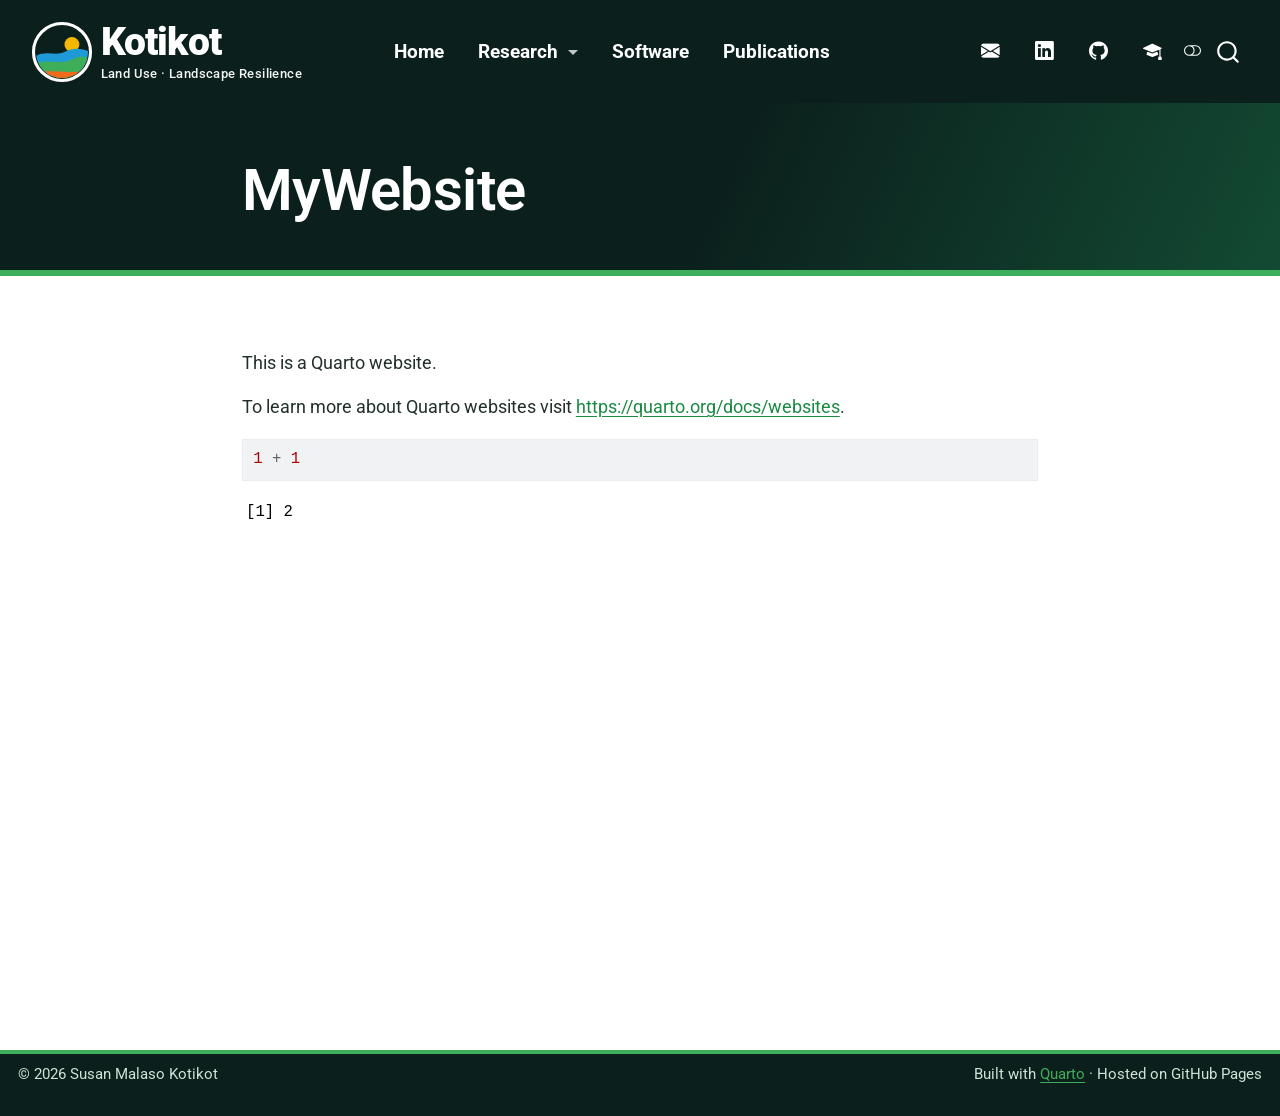
==== docs/MyWebsite/index.html @ 559e9729 "Edited appearance" ====
<!DOCTYPE html>
<html xmlns="http://www.w3.org/1999/xhtml" lang="en" xml:lang="en"><head>

<meta charset="utf-8">
<meta name="generator" content="quarto-1.10.18">

<meta name="viewport" content="width=device-width, initial-scale=1.0, user-scalable=yes">


<title>MyWebsite – Kotikot</title>
<style>
/* Default styles provided by pandoc.
** See https://pandoc.org/MANUAL.html#variables-for-html for config info.
*/
span.smallcaps{font-variant: small-caps;}
div.columns{display: flex; gap: 1.5em;}
div.column{flex: auto;}
@media screen {
div.columns{gap: min(4vw, 1.5em);}
div.column{overflow-x: auto;}
}
div.hanging-indent{margin-left: 1.5em; text-indent: -1.5em;}
ul.task-list{list-style: none;}
ul.task-list li input[type="checkbox"] {
  width: 0.8em;
  margin: 0 0.8em 0.2em -1em; /* quarto-specific, see https://github.com/quarto-dev/quarto-cli/issues/4556 */ 
  vertical-align: middle;
}
/* CSS for syntax highlighting */
html { -webkit-text-size-adjust: 100%; }
pre > code.sourceCode { white-space: pre; position: relative; }
pre > code.sourceCode > span { display: inline-block; line-height: 1.25; }
pre > code.sourceCode > span:empty { height: 1.2em; }
.sourceCode { overflow: visible; }
code.sourceCode > span { color: inherit; text-decoration: inherit; }
div.sourceCode { margin: 1em 0; }
pre.sourceCode { margin: 0; }
@media screen {
div.sourceCode { overflow: auto; }
}
@media print {
pre > code.sourceCode { white-space: pre-wrap; }
pre > code.sourceCode > span { text-indent: -5em; padding-left: 5em; }
}
pre.numberSource code
  { counter-reset: source-line 0; }
pre.numberSource code > span
  { position: relative; left: -4em; counter-increment: source-line; }
pre.numberSource code > span > a:first-child::before
  { content: counter(source-line);
    position: relative; left: -1em; text-align: right; vertical-align: baseline;
    border: none; display: inline-block;
    -webkit-touch-callout: none; -webkit-user-select: none;
    -khtml-user-select: none; -moz-user-select: none;
    -ms-user-select: none; user-select: none;
    padding: 0 4px; width: 4em;
  }
pre.numberSource { margin-left: 3em;  padding-left: 4px; }
div.sourceCode
  {   }
@media screen {
pre > code.sourceCode > span > a:first-child::before { text-decoration: underline; }
}
</style>


<script src="../site_libs/quarto-nav/quarto-nav.js"></script>
<script src="../site_libs/quarto-nav/headroom.min.js"></script>
<script src="../site_libs/clipboard/clipboard.min.js"></script>
<script src="../site_libs/quarto-search/autocomplete.umd.js"></script>
<script src="../site_libs/quarto-search/fuse.min.js"></script>
<script src="../site_libs/quarto-search/quarto-search.js"></script>
<meta name="quarto:offset" content="../">
<link href="../images/favicon.svg" rel="icon" type="image/svg+xml">
<script src="../site_libs/quarto-html/quarto.js" type="module"></script>
<script src="../site_libs/quarto-html/tabsets/tabsets.js" type="module"></script>
<script src="../site_libs/quarto-html/popper.min.js"></script>
<script src="../site_libs/quarto-html/tippy.umd.min.js"></script>
<script src="../site_libs/quarto-html/anchor.min.js"></script>
<link href="../site_libs/quarto-html/tippy.css" rel="stylesheet">
<link href="../site_libs/quarto-html/quarto-syntax-highlighting-64a204ab8560d761af7679ceaba22944.css" rel="stylesheet" class="quarto-color-scheme" id="quarto-text-highlighting-styles">
<link href="../site_libs/quarto-html/quarto-syntax-highlighting-dark-b85bc7c33db8c58e0ec93c3465666fed.css" rel="stylesheet" class="quarto-color-scheme quarto-color-alternate" id="quarto-text-highlighting-styles">
<link href="../site_libs/quarto-html/quarto-syntax-highlighting-64a204ab8560d761af7679ceaba22944.css" rel="stylesheet" class="quarto-color-scheme-extra" id="quarto-text-highlighting-styles">
<script src="../site_libs/bootstrap/bootstrap.min.js"></script>
<link href="../site_libs/bootstrap/bootstrap-icons.css" rel="stylesheet">
<link href="../site_libs/bootstrap/bootstrap-549b60e5772f1cfb0ef00d5fa50a4e1f.min.css" rel="stylesheet" append-hash="true" class="quarto-color-scheme" id="quarto-bootstrap" data-mode="light">
<link href="../site_libs/bootstrap/bootstrap-dark-7680323a63d3d0e57ccdd2b38718d57c.min.css" rel="stylesheet" append-hash="true" class="quarto-color-scheme quarto-color-alternate" id="quarto-bootstrap" data-mode="dark">
<link href="../site_libs/bootstrap/bootstrap-549b60e5772f1cfb0ef00d5fa50a4e1f.min.css" rel="stylesheet" append-hash="true" class="quarto-color-scheme-extra" id="quarto-bootstrap" data-mode="light">
<script id="quarto-search-options" type="application/json">{
  "location": "navbar",
  "copy-button": false,
  "collapse-after": 3,
  "panel-placement": "end",
  "type": "overlay",
  "limit": 50,
  "keyboard-shortcut": [
    "f",
    "/",
    "s"
  ],
  "show-item-context": false,
  "language": {
    "search-no-results-text": "No results",
    "search-matching-documents-text": "matching documents",
    "search-copy-link-title": "Copy link to search",
    "search-hide-matches-text": "Hide additional matches",
    "search-more-match-text": "more match in this document",
    "search-more-matches-text": "more matches in this document",
    "search-clear-button-title": "Clear",
    "search-text-placeholder": "",
    "search-detached-cancel-button-title": "Cancel",
    "search-submit-button-title": "Submit",
    "search-label": "Search"
  }
}</script>
<style>html{ scroll-behavior: smooth; }</style>


</head>

<body class="nav-fixed fullcontent quarto-light"><script id="quarto-html-before-body" type="application/javascript">
    const toggleBodyColorMode = (bsSheetEl) => {
      const mode = bsSheetEl.getAttribute("data-mode");
      const bodyEl = window.document.querySelector("body");
      if (mode === "dark") {
        bodyEl.classList.add("quarto-dark");
        bodyEl.classList.remove("quarto-light");
      } else {
        bodyEl.classList.add("quarto-light");
        bodyEl.classList.remove("quarto-dark");
      }
    }
    const toggleBodyColorPrimary = () => {
      const bsSheetEl = window.document.querySelector("link#quarto-bootstrap:not([rel=disabled-stylesheet])");
      if (bsSheetEl) {
        toggleBodyColorMode(bsSheetEl);
      }
    }
    const setColorSchemeToggle = (alternate) => {
      const toggles = window.document.querySelectorAll('.quarto-color-scheme-toggle');
      for (let i=0; i < toggles.length; i++) {
        const toggle = toggles[i];
        if (toggle) {
          if (alternate) {
            toggle.classList.add("alternate");
          } else {
            toggle.classList.remove("alternate");
          }
        }
      }
    };
    const toggleColorMode = (alternate) => {
      // Switch the stylesheets
      const primaryStylesheets = window.document.querySelectorAll('link.quarto-color-scheme:not(.quarto-color-alternate)');
      const alternateStylesheets = window.document.querySelectorAll('link.quarto-color-scheme.quarto-color-alternate');
      manageTransitions('#quarto-margin-sidebar .nav-link', false);
      if (alternate) {
        // note: dark is layered on light, we don't disable primary!
        enableStylesheet(alternateStylesheets);
        for (const sheetNode of alternateStylesheets) {
          if (sheetNode.id === "quarto-bootstrap") {
            toggleBodyColorMode(sheetNode);
          }
        }
      } else {
        disableStylesheet(alternateStylesheets);
        enableStylesheet(primaryStylesheets)
        toggleBodyColorPrimary();
      }
      manageTransitions('#quarto-margin-sidebar .nav-link', true);
      // Switch the toggles
      setColorSchemeToggle(alternate)
      // Hack to workaround the fact that safari doesn't
      // properly recolor the scrollbar when toggling (#1455)
      if (navigator.userAgent.indexOf('Safari') > 0 && navigator.userAgent.indexOf('Chrome') == -1) {
        manageTransitions("body", false);
        window.scrollTo(0, 1);
        setTimeout(() => {
          window.scrollTo(0, 0);
          manageTransitions("body", true);
        }, 40);
      }
    }
    const disableStylesheet = (stylesheets) => {
      for (let i=0; i < stylesheets.length; i++) {
        const stylesheet = stylesheets[i];
        stylesheet.rel = 'disabled-stylesheet';
      }
    }
    const enableStylesheet = (stylesheets) => {
      for (let i=0; i < stylesheets.length; i++) {
        const stylesheet = stylesheets[i];
        if(stylesheet.rel !== 'stylesheet') { // for Chrome, which will still FOUC without this check
          stylesheet.rel = 'stylesheet';
        }
      }
    }
    const manageTransitions = (selector, allowTransitions) => {
      const els = window.document.querySelectorAll(selector);
      for (let i=0; i < els.length; i++) {
        const el = els[i];
        if (allowTransitions) {
          el.classList.remove('notransition');
        } else {
          el.classList.add('notransition');
        }
      }
    }
    const isFileUrl = () => {
      return window.location.protocol === 'file:';
    }
    const hasAlternateSentinel = () => {
      let styleSentinel = getColorSchemeSentinel();
      if (styleSentinel !== null) {
        return styleSentinel === "alternate";
      } else {
        return false;
      }
    }
    const setStyleSentinel = (alternate) => {
      const value = alternate ? "alternate" : "default";
      if (!isFileUrl()) {
        window.localStorage.setItem("quarto-color-scheme", value);
      } else {
        localAlternateSentinel = value;
      }
    }
    const getColorSchemeSentinel = () => {
      if (!isFileUrl()) {
        const storageValue = window.localStorage.getItem("quarto-color-scheme");
        return storageValue != null ? storageValue : localAlternateSentinel;
      } else {
        return localAlternateSentinel;
      }
    }
    const toggleGiscusIfUsed = (isAlternate, darkModeDefault) => {
      const baseTheme = document.querySelector('#giscus-base-theme')?.value ?? 'light';
      const alternateTheme = document.querySelector('#giscus-alt-theme')?.value ?? 'dark';
      let newTheme = '';
      if(authorPrefersDark) {
        newTheme = isAlternate ? baseTheme : alternateTheme;
      } else {
        newTheme = isAlternate ? alternateTheme : baseTheme;
      }
      const changeGiscusTheme = () => {
        // From: https://github.com/giscus/giscus/issues/336
        const sendMessage = (message) => {
          const iframe = document.querySelector('iframe.giscus-frame');
          if (!iframe) return;
          iframe.contentWindow.postMessage({ giscus: message }, 'https://giscus.app');
        }
        sendMessage({
          setConfig: {
            theme: newTheme
          }
        });
      }
      const isGiscussLoaded = window.document.querySelector('iframe.giscus-frame') !== null;
      if (isGiscussLoaded) {
        changeGiscusTheme();
      }
    };
    const authorPrefersDark = false;
    const queryPrefersDark = window.matchMedia('(prefers-color-scheme: dark)');
    const darkModeDefault = queryPrefersDark.matches;
      document.querySelector('link#quarto-text-highlighting-styles.quarto-color-scheme-extra').rel = 'disabled-stylesheet';
      document.querySelector('link#quarto-bootstrap.quarto-color-scheme-extra').rel = 'disabled-stylesheet';
    let localAlternateSentinel = darkModeDefault ? 'alternate' : 'default';
    // Dark / light mode switch
    window.quartoToggleColorScheme = () => {
      // Read the current dark / light value
      let toAlternate = !hasAlternateSentinel();
      toggleColorMode(toAlternate);
      setStyleSentinel(toAlternate);
      toggleGiscusIfUsed(toAlternate, darkModeDefault);
      window.dispatchEvent(new Event('resize'));
    };
    queryPrefersDark.addEventListener("change", e => {
      if(window.localStorage.getItem("quarto-color-scheme") !== null)
        return;
      const alternate = e.matches
      toggleColorMode(alternate);
      localAlternateSentinel = e.matches ? 'alternate' : 'default'; // this is used alongside local storage!
      toggleGiscusIfUsed(alternate, darkModeDefault);
    });
    // Switch to dark mode if need be
    if (hasAlternateSentinel()) {
      toggleColorMode(true);
    } else {
      toggleColorMode(false);
    }
  </script>

<div id="quarto-search-results"></div>
  <header id="quarto-header" class="headroom fixed-top quarto-banner">
    <nav class="navbar navbar-expand-lg " data-bs-theme="dark">
      <div class="navbar-container container-fluid">
      <div class="navbar-brand-container mx-auto">
    <a href="../index.html" class="navbar-brand navbar-brand-logo">
    <img src="../images/logo.svg" alt="Susan M. Kotikot logo" class="navbar-logo light-content">
    <img src="../images/logo.svg" alt="Susan M. Kotikot logo" class="navbar-logo dark-content">
    </a>
    <a class="navbar-brand" href="../index.html">
    <span class="navbar-title">Kotikot</span>
    </a>
  </div>
            <div id="quarto-search" class="" title="Search"></div>
          <button class="navbar-toggler" type="button" data-bs-toggle="collapse" data-bs-target="#navbarCollapse" aria-controls="navbarCollapse" role="menu" aria-expanded="false" aria-label="Toggle navigation" onclick="if (window.quartoToggleHeadroom) { window.quartoToggleHeadroom(); }">
  <span class="navbar-toggler-icon"></span>
</button>
          <div class="collapse navbar-collapse" id="navbarCollapse">
            <ul class="navbar-nav navbar-nav-scroll me-auto">
  <li class="nav-item">
    <a class="nav-link" href="../index.html"> 
<span class="menu-text">Home</span></a>
  </li>  
  <li class="nav-item dropdown ">
    <a class="nav-link dropdown-toggle" href="#" id="nav-menu-research" role="link" data-bs-toggle="dropdown" aria-expanded="false">
 <span class="menu-text">Research</span>
    </a>
    <ul class="dropdown-menu" aria-labelledby="nav-menu-research">    
        <li>
    <a class="dropdown-item" href="../research.html">
 <span class="dropdown-text">All research themes</span></a>
  </li>  
        <li><hr class="dropdown-divider"></li>
        <li>
    <a class="dropdown-item" href="../research.html#mapping-spatiotemporal-patterns-of-dynamic-landscapes">
 <span class="dropdown-text">Mapping dynamic landscapes</span></a>
  </li>  
        <li>
    <a class="dropdown-item" href="../research.html#modeling-integrated-landscapes-for-social-ecological-resilience">
 <span class="dropdown-text">Modeling integrated landscapes</span></a>
  </li>  
        <li>
    <a class="dropdown-item" href="../research.html#transdisciplinary-research-for-landscape-management">
 <span class="dropdown-text">Research for landscape management</span></a>
  </li>  
    </ul>
  </li>
  <li class="nav-item">
    <a class="nav-link" href="../software.html"> 
<span class="menu-text">Software</span></a>
  </li>  
  <li class="nav-item">
    <a class="nav-link" href="../publications.html"> 
<span class="menu-text">Publications</span></a>
  </li>  
</ul>
            <ul class="navbar-nav navbar-nav-scroll ms-auto">
  <li class="nav-item compact">
    <a class="nav-link" href="mailto:susan.kotikot@uconn.edu"> <i class="bi bi-envelope-fill" role="img" aria-label="Email">
</i> 
<span class="menu-text"></span></a>
  </li>  
  <li class="nav-item compact">
    <a class="nav-link" href="https://www.linkedin.com/in/susankotikot"> <i class="bi bi-linkedin" role="img" aria-label="LinkedIn">
</i> 
<span class="menu-text"></span></a>
  </li>  
  <li class="nav-item compact">
    <a class="nav-link" href="https://github.com/skotikot"> <i class="bi bi-github" role="img" aria-label="GitHub">
</i> 
<span class="menu-text"></span></a>
  </li>  
  <li class="nav-item compact">
    <a class="nav-link" href="https://scholar.google.com/citations?user=GiHpEEsAAAAJ&amp;hl=en"> <i class="bi bi-mortarboard-fill" role="img" aria-label="Google Scholar">
</i> 
<span class="menu-text"></span></a>
  </li>  
</ul>
          </div> <!-- /navcollapse -->
            <div class="quarto-navbar-tools">
  <a href="" class="quarto-color-scheme-toggle quarto-navigation-tool  px-1" onclick="window.quartoToggleColorScheme(); return false;" title="Toggle dark mode"><i class="bi"></i></a>
</div>
      </div> <!-- /container-fluid -->
    </nav>
</header>
<!-- content -->
<header id="title-block-header" class="quarto-title-block default page-columns page-full">
  <div class="quarto-title-banner page-columns page-full">
    <div class="quarto-title column-body">
      <h1 class="title">MyWebsite</h1>
                      </div>
  </div>
    
  
  <div class="quarto-title-meta">

      
    
      
    </div>
    
  
  </header><div id="quarto-content" class="quarto-container page-columns page-rows-contents page-layout-article page-navbar">
<!-- sidebar -->
<!-- margin-sidebar -->
    
<!-- main -->
<main class="content quarto-banner-title-block" id="quarto-document-content">






<p>This is a Quarto website.</p>
<p>To learn more about Quarto websites visit <a href="https://quarto.org/docs/websites" class="uri">https://quarto.org/docs/websites</a>.</p>
<div class="cell">
<div class="code-copy-outer-scaffold"><div class="sourceCode cell-code" id="cb1"><pre class="sourceCode r code-with-copy"><code class="sourceCode r"><span id="cb1-1"><a href="#cb1-1" aria-hidden="true" tabindex="-1"></a><span class="dv">1</span> <span class="sc">+</span> <span class="dv">1</span></span></code></pre></div><button title="Copy to Clipboard" class="code-copy-button"><i class="bi"></i></button></div>
<div class="cell-output cell-output-stdout">
<pre><code>[1] 2</code></pre>
</div>
</div>



</main> <!-- /main -->
<script id="quarto-html-after-body" type="application/javascript">
  window.document.addEventListener("DOMContentLoaded", function (event) {
    // Ensure there is a toggle, if there isn't float one in the top right
    if (window.document.querySelector('.quarto-color-scheme-toggle') === null) {
      const a = window.document.createElement('a');
      a.classList.add('top-right');
      a.classList.add('quarto-color-scheme-toggle');
      a.href = "";
      a.onclick = function() { try { window.quartoToggleColorScheme(); } catch {} return false; };
      const i = window.document.createElement("i");
      i.classList.add('bi');
      a.appendChild(i);
      window.document.body.appendChild(a);
    }
    setColorSchemeToggle(hasAlternateSentinel())
    const icon = "";
    const anchorJS = new window.AnchorJS();
    anchorJS.options = {
      placement: 'right',
      icon: icon
    };
    anchorJS.add('.anchored');
    const isCodeAnnotation = (el) => {
      for (const clz of el.classList) {
        if (clz.startsWith('code-annotation-')) {                     
          return true;
        }
      }
      return false;
    }
    const onCopySuccess = function(e) {
      // button target
      const button = e.trigger;
      // don't keep focus
      button.blur();
      // flash "checked"
      button.classList.add('code-copy-button-checked');
      var currentTitle = button.getAttribute("title");
      button.setAttribute("title", "Copied!");
      let tooltip;
      if (window.bootstrap) {
        button.setAttribute("data-bs-toggle", "tooltip");
        button.setAttribute("data-bs-placement", "left");
        button.setAttribute("data-bs-title", "Copied!");
        tooltip = new bootstrap.Tooltip(button, 
          { trigger: "manual", 
            customClass: "code-copy-button-tooltip",
            offset: [0, -8]});
        tooltip.show();    
      }
      setTimeout(function() {
        if (tooltip) {
          tooltip.hide();
          button.removeAttribute("data-bs-title");
          button.removeAttribute("data-bs-toggle");
          button.removeAttribute("data-bs-placement");
        }
        button.setAttribute("title", currentTitle);
        button.classList.remove('code-copy-button-checked');
      }, 1000);
      // clear code selection
      e.clearSelection();
    }
    const getTextToCopy = function(trigger) {
      const outerScaffold = trigger.parentElement.cloneNode(true);
      const codeEl = outerScaffold.querySelector('code');
      for (const childEl of codeEl.children) {
        if (isCodeAnnotation(childEl)) {
          childEl.remove();
        }
      }
      return codeEl.innerText;
    }
    const clipboard = new window.ClipboardJS('.code-copy-button:not([data-in-quarto-modal])', {
      text: getTextToCopy
    });
    clipboard.on('success', onCopySuccess);
    if (window.document.getElementById('quarto-embedded-source-code-modal')) {
      const clipboardModal = new window.ClipboardJS('.code-copy-button[data-in-quarto-modal]', {
        text: getTextToCopy,
        container: window.document.getElementById('quarto-embedded-source-code-modal')
      });
      clipboardModal.on('success', onCopySuccess);
    }
      var localhostRegex = new RegExp(/^(?:http|https):\/\/localhost\:?[0-9]*\//);
      var mailtoRegex = new RegExp(/^mailto:/);
        var filterRegex = new RegExp('/' + window.location.host + '/');
      var isInternal = (href) => {
          return filterRegex.test(href) || localhostRegex.test(href) || mailtoRegex.test(href);
      }
      // Inspect non-navigation links and adorn them if external
     var links = window.document.querySelectorAll('a[href]:not(.nav-link):not(.navbar-brand):not(.toc-action):not(.sidebar-link):not(.sidebar-item-toggle):not(.pagination-link):not(.no-external):not([aria-hidden]):not(.dropdown-item):not(.quarto-navigation-tool):not(.about-link)');
      for (var i=0; i<links.length; i++) {
        const link = links[i];
        if (!isInternal(link.href)) {
          // undo the damage that might have been done by quarto-nav.js in the case of
          // links that we want to consider external
          if (link.dataset.originalHref !== undefined) {
            link.href = link.dataset.originalHref;
          }
            // target, if specified
            link.setAttribute("target", "_blank");
            if (link.getAttribute("rel") === null) {
              link.setAttribute("rel", "noopener");
            }
        }
      }
    function tippyHover(el, contentFn, onTriggerFn, onUntriggerFn) {
      const config = {
        allowHTML: true,
        maxWidth: 500,
        delay: 100,
        arrow: false,
        appendTo: function(el) {
            return el.parentElement;
        },
        interactive: true,
        interactiveBorder: 10,
        theme: 'quarto',
        placement: 'bottom-start',
      };
      if (contentFn) {
        config.content = contentFn;
      }
      if (onTriggerFn) {
        config.onTrigger = onTriggerFn;
      }
      if (onUntriggerFn) {
        config.onUntrigger = onUntriggerFn;
      }
      window.tippy(el, config); 
    }
    const noterefs = window.document.querySelectorAll('a[role="doc-noteref"]');
    for (var i=0; i<noterefs.length; i++) {
      const ref = noterefs[i];
      tippyHover(ref, function() {
        // use id or data attribute instead here
        let href = ref.getAttribute('data-footnote-href') || ref.getAttribute('href');
        try { href = new URL(href).hash; } catch {}
        const id = href.replace(/^#\/?/, "");
        const note = window.document.getElementById(id);
        if (note) {
          return note.innerHTML;
        } else {
          return "";
        }
      });
    }
    const xrefs = window.document.querySelectorAll('a.quarto-xref');
    const processXRef = (id, note) => {
      // Strip column container classes
      const stripColumnClz = (el) => {
        el.classList.remove("page-full", "page-columns");
        if (el.children) {
          for (const child of el.children) {
            stripColumnClz(child);
          }
        }
      }
      stripColumnClz(note)
      if (id === null || id.startsWith('sec-')) {
        // Special case sections, only their first couple elements
        const container = document.createElement("div");
        if (note.children && note.children.length > 2) {
          container.appendChild(note.children[0].cloneNode(true));
          for (let i = 1; i < note.children.length; i++) {
            const child = note.children[i];
            if (child.tagName === "P" && child.innerText === "") {
              continue;
            } else {
              container.appendChild(child.cloneNode(true));
              break;
            }
          }
          if (window.Quarto?.typesetMath) {
            window.Quarto.typesetMath(container);
          }
          return container.innerHTML
        } else {
          if (window.Quarto?.typesetMath) {
            window.Quarto.typesetMath(note);
          }
          return note.innerHTML;
        }
      } else {
        // Remove any anchor links if they are present
        const anchorLink = note.querySelector('a.anchorjs-link');
        if (anchorLink) {
          anchorLink.remove();
        }
        if (window.Quarto?.typesetMath) {
          window.Quarto.typesetMath(note);
        }
        if (note.classList.contains("callout")) {
          return note.outerHTML;
        } else {
          return note.innerHTML;
        }
      }
    }
    for (var i=0; i<xrefs.length; i++) {
      const xref = xrefs[i];
      tippyHover(xref, undefined, function(instance) {
        instance.disable();
        let url = xref.getAttribute('href');
        let hash = undefined; 
        if (url.startsWith('#')) {
          hash = url;
        } else {
          try { hash = new URL(url).hash; } catch {}
        }
        if (hash) {
          const id = hash.replace(/^#\/?/, "");
          const note = window.document.getElementById(id);
          if (note !== null) {
            try {
              const html = processXRef(id, note.cloneNode(true));
              instance.setContent(html);
            } finally {
              instance.enable();
              instance.show();
            }
          } else {
            // See if we can fetch this
            fetch(url.split('#')[0])
            .then(res => res.text())
            .then(html => {
              const parser = new DOMParser();
              const htmlDoc = parser.parseFromString(html, "text/html");
              const note = htmlDoc.getElementById(id);
              if (note !== null) {
                const html = processXRef(id, note);
                instance.setContent(html);
              } 
            }).finally(() => {
              instance.enable();
              instance.show();
            });
          }
        } else {
          // See if we can fetch a full url (with no hash to target)
          // This is a special case and we should probably do some content thinning / targeting
          fetch(url)
          .then(res => res.text())
          .then(html => {
            const parser = new DOMParser();
            const htmlDoc = parser.parseFromString(html, "text/html");
            const note = htmlDoc.querySelector('main.content');
            if (note !== null) {
              // This should only happen for chapter cross references
              // (since there is no id in the URL)
              // remove the first header
              if (note.children.length > 0 && note.children[0].tagName === "HEADER") {
                note.children[0].remove();
              }
              const html = processXRef(null, note);
              instance.setContent(html);
            } 
          }).finally(() => {
            instance.enable();
            instance.show();
          });
        }
      }, function(instance) {
      });
    }
        let selectedAnnoteEl;
        const selectorForAnnotation = ( cell, annotation) => {
          let cellAttr = 'data-code-cell="' + cell + '"';
          let lineAttr = 'data-code-annotation="' +  annotation + '"';
          const selector = 'span[' + cellAttr + '][' + lineAttr + ']';
          return selector;
        }
        const selectCodeLines = (annoteEl) => {
          const doc = window.document;
          const targetCell = annoteEl.getAttribute("data-target-cell");
          const targetAnnotation = annoteEl.getAttribute("data-target-annotation");
          const annoteSpan = window.document.querySelector(selectorForAnnotation(targetCell, targetAnnotation));
          const lines = annoteSpan.getAttribute("data-code-lines").split(",");
          const lineIds = lines.map((line) => {
            return targetCell + "-" + line;
          })
          let top = null;
          let height = null;
          let parent = null;
          if (lineIds.length > 0) {
              //compute the position of the single el (top and bottom and make a div)
              const el = window.document.getElementById(lineIds[0]);
              top = el.offsetTop;
              height = el.offsetHeight;
              parent = el.parentElement.parentElement;
            if (lineIds.length > 1) {
              const lastEl = window.document.getElementById(lineIds[lineIds.length - 1]);
              const bottom = lastEl.offsetTop + lastEl.offsetHeight;
              height = bottom - top;
            }
            if (top !== null && height !== null && parent !== null) {
              // cook up a div (if necessary) and position it 
              let div = window.document.getElementById("code-annotation-line-highlight");
              if (div === null) {
                div = window.document.createElement("div");
                div.setAttribute("id", "code-annotation-line-highlight");
                div.style.position = 'absolute';
                parent.appendChild(div);
              }
              div.style.top = top - 2 + "px";
              div.style.height = height + 4 + "px";
              div.style.left = 0;
              let gutterDiv = window.document.getElementById("code-annotation-line-highlight-gutter");
              if (gutterDiv === null) {
                gutterDiv = window.document.createElement("div");
                gutterDiv.setAttribute("id", "code-annotation-line-highlight-gutter");
                gutterDiv.style.position = 'absolute';
                const codeCell = window.document.getElementById(targetCell);
                const gutter = codeCell.querySelector('.code-annotation-gutter');
                gutter.appendChild(gutterDiv);
              }
              gutterDiv.style.top = top - 2 + "px";
              gutterDiv.style.height = height + 4 + "px";
            }
            selectedAnnoteEl = annoteEl;
          }
        };
        const unselectCodeLines = () => {
          const elementsIds = ["code-annotation-line-highlight", "code-annotation-line-highlight-gutter"];
          elementsIds.forEach((elId) => {
            const div = window.document.getElementById(elId);
            if (div) {
              div.remove();
            }
          });
          selectedAnnoteEl = undefined;
        };
          // Handle positioning of the toggle
      window.addEventListener(
        "resize",
        throttle(() => {
          elRect = undefined;
          if (selectedAnnoteEl) {
            selectCodeLines(selectedAnnoteEl);
          }
        }, 10)
      );
      function throttle(fn, ms) {
      let throttle = false;
      let timer;
        return (...args) => {
          if(!throttle) { // first call gets through
              fn.apply(this, args);
              throttle = true;
          } else { // all the others get throttled
              if(timer) clearTimeout(timer); // cancel #2
              timer = setTimeout(() => {
                fn.apply(this, args);
                timer = throttle = false;
              }, ms);
          }
        };
      }
        // Attach click handler to the DT
        const annoteDls = window.document.querySelectorAll('dt[data-target-cell]');
        for (const annoteDlNode of annoteDls) {
          annoteDlNode.addEventListener('click', (event) => {
            const clickedEl = event.target;
            if (clickedEl !== selectedAnnoteEl) {
              unselectCodeLines();
              const activeEl = window.document.querySelector('dt[data-target-cell].code-annotation-active');
              if (activeEl) {
                activeEl.classList.remove('code-annotation-active');
              }
              selectCodeLines(clickedEl);
              clickedEl.classList.add('code-annotation-active');
            } else {
              // Unselect the line
              unselectCodeLines();
              clickedEl.classList.remove('code-annotation-active');
            }
          });
        }
    const findCites = (el) => {
      const parentEl = el.parentElement;
      if (parentEl) {
        const cites = parentEl.dataset.cites;
        if (cites) {
          return {
            el,
            cites: cites.split(' ')
          };
        } else {
          return findCites(el.parentElement)
        }
      } else {
        return undefined;
      }
    };
    var bibliorefs = window.document.querySelectorAll('a[role="doc-biblioref"]');
    for (var i=0; i<bibliorefs.length; i++) {
      const ref = bibliorefs[i];
      const citeInfo = findCites(ref);
      if (citeInfo) {
        tippyHover(citeInfo.el, function() {
          var popup = window.document.createElement('div');
          citeInfo.cites.forEach(function(cite) {
            var citeDiv = window.document.createElement('div');
            citeDiv.classList.add('hanging-indent');
            citeDiv.classList.add('csl-entry');
            var biblioDiv = window.document.getElementById('ref-' + cite);
            if (biblioDiv) {
              citeDiv.innerHTML = biblioDiv.innerHTML;
            }
            popup.appendChild(citeDiv);
          });
          return popup.innerHTML;
        });
      }
    }
  });
  </script>
</div> <!-- /content -->
<footer class="footer">
  <div class="nav-footer">
    <div class="nav-footer-left">
<p>© 2026 Susan Malaso Kotikot</p>
</div>   
    <div class="nav-footer-center">
      &nbsp;
    </div>
    <div class="nav-footer-right">
<p>Built with <a href="https://quarto.org">Quarto</a> · Hosted on GitHub Pages</p>
</div>
  </div>
</footer>




<script src="../site_libs/quarto-html/zenscroll-min.js"></script>
</body></html>
---- docs/site_libs/quarto-html/tippy.css ----
.tippy-box[data-animation=fade][data-state=hidden]{opacity:0}[data-tippy-root]{max-width:calc(100vw - 10px)}.tippy-box{position:relative;background-color:#333;color:#fff;border-radius:4px;font-size:14px;line-height:1.4;white-space:normal;outline:0;transition-property:transform,visibility,opacity}.tippy-box[data-placement^=top]>.tippy-arrow{bottom:0}.tippy-box[data-placement^=top]>.tippy-arrow:before{bottom:-7px;left:0;border-width:8px 8px 0;border-top-color:initial;transform-origin:center top}.tippy-box[data-placement^=bottom]>.tippy-arrow{top:0}.tippy-box[data-placement^=bottom]>.tippy-arrow:before{top:-7px;left:0;border-width:0 8px 8px;border-bottom-color:initial;transform-origin:center bottom}.tippy-box[data-placement^=left]>.tippy-arrow{right:0}.tippy-box[data-placement^=left]>.tippy-arrow:before{border-width:8px 0 8px 8px;border-left-color:initial;right:-7px;transform-origin:center left}.tippy-box[data-placement^=right]>.tippy-arrow{left:0}.tippy-box[data-placement^=right]>.tippy-arrow:before{left:-7px;border-width:8px 8px 8px 0;border-right-color:initial;transform-origin:center right}.tippy-box[data-inertia][data-state=visible]{transition-timing-function:cubic-bezier(.54,1.5,.38,1.11)}.tippy-arrow{width:16px;height:16px;color:#333}.tippy-arrow:before{content:"";position:absolute;border-color:transparent;border-style:solid}.tippy-content{position:relative;padding:5px 9px;z-index:1}
---- docs/site_libs/quarto-html/quarto-syntax-highlighting-64a204ab8560d761af7679ceaba22944.css ----
/* quarto syntax highlight colors */
:root {
  --quarto-hl-ot-color: #003B4F;
  --quarto-hl-at-color: #657422;
  --quarto-hl-ss-color: #20794D;
  --quarto-hl-an-color: #5E5E5E;
  --quarto-hl-fu-color: #4758AB;
  --quarto-hl-st-color: #20794D;
  --quarto-hl-cf-color: #003B4F;
  --quarto-hl-op-color: #5E5E5E;
  --quarto-hl-er-color: #AD0000;
  --quarto-hl-bn-color: #AD0000;
  --quarto-hl-al-color: #AD0000;
  --quarto-hl-va-color: #111111;
  --quarto-hl-bu-color: inherit;
  --quarto-hl-ex-color: inherit;
  --quarto-hl-pp-color: #AD0000;
  --quarto-hl-in-color: #5E5E5E;
  --quarto-hl-vs-color: #20794D;
  --quarto-hl-wa-color: #5E5E5E;
  --quarto-hl-do-color: #5E5E5E;
  --quarto-hl-im-color: #00769E;
  --quarto-hl-ch-color: #20794D;
  --quarto-hl-dt-color: #AD0000;
  --quarto-hl-fl-color: #AD0000;
  --quarto-hl-co-color: #5E5E5E;
  --quarto-hl-cv-color: #5E5E5E;
  --quarto-hl-cn-color: #8f5902;
  --quarto-hl-sc-color: #5E5E5E;
  --quarto-hl-dv-color: #AD0000;
  --quarto-hl-kw-color: #003B4F;
}

/* other quarto variables */
:root {
  --quarto-font-monospace: SFMono-Regular, Menlo, Monaco, Consolas, "Liberation Mono", "Courier New", monospace;
}

/* syntax highlight based on Pandoc's rules */
pre > code.sourceCode > span {
  color: #003B4F;
}

code.sourceCode > span {
  color: #003B4F;
}

div.sourceCode,
div.sourceCode pre.sourceCode {
  color: #003B4F;
}

/* Normal */
code span {
  color: #003B4F;
}

/* Alert */
code span.al {
  color: #AD0000;
  font-style: inherit;
}

/* Annotation */
code span.an {
  color: #5E5E5E;
  font-style: inherit;
}

/* Attribute */
code span.at {
  color: #657422;
  font-style: inherit;
}

/* BaseN */
code span.bn {
  color: #AD0000;
  font-style: inherit;
}

/* BuiltIn */
code span.bu {
  font-style: inherit;
}

/* ControlFlow */
code span.cf {
  color: #003B4F;
  font-weight: bold;
  font-style: inherit;
}

/* Char */
code span.ch {
  color: #20794D;
  font-style: inherit;
}

/* Constant */
code span.cn {
  color: #8f5902;
  font-style: inherit;
}

/* Comment */
code span.co {
  color: #5E5E5E;
  font-style: inherit;
}

/* CommentVar */
code span.cv {
  color: #5E5E5E;
  font-style: italic;
}

/* Documentation */
code span.do {
  color: #5E5E5E;
  font-style: italic;
}

/* DataType */
code span.dt {
  color: #AD0000;
  font-style: inherit;
}

/* DecVal */
code span.dv {
  color: #AD0000;
  font-style: inherit;
}

/* Error */
code span.er {
  color: #AD0000;
  font-style: inherit;
}

/* Extension */
code span.ex {
  font-style: inherit;
}

/* Float */
code span.fl {
  color: #AD0000;
  font-style: inherit;
}

/* Function */
code span.fu {
  color: #4758AB;
  font-style: inherit;
}

/* Import */
code span.im {
  color: #00769E;
  font-style: inherit;
}

/* Information */
code span.in {
  color: #5E5E5E;
  font-style: inherit;
}

/* Keyword */
code span.kw {
  color: #003B4F;
  font-weight: bold;
  font-style: inherit;
}

/* Operator */
code span.op {
  color: #5E5E5E;
  font-style: inherit;
}

/* Other */
code span.ot {
  color: #003B4F;
  font-style: inherit;
}

/* Preprocessor */
code span.pp {
  color: #AD0000;
  font-style: inherit;
}

/* SpecialChar */
code span.sc {
  color: #5E5E5E;
  font-style: inherit;
}

/* SpecialString */
code span.ss {
  color: #20794D;
  font-style: inherit;
}

/* String */
code span.st {
  color: #20794D;
  font-style: inherit;
}

/* Variable */
code span.va {
  color: #111111;
  font-style: inherit;
}

/* VerbatimString */
code span.vs {
  color: #20794D;
  font-style: inherit;
}

/* Warning */
code span.wa {
  color: #5E5E5E;
  font-style: italic;
}

.prevent-inlining {
  content: "</";
}

/*# sourceMappingURL=9d8d5bb603a83b8298b89080a598c93b.css.map */
---- docs/site_libs/quarto-html/quarto-syntax-highlighting-dark-b85bc7c33db8c58e0ec93c3465666fed.css ----
/* quarto syntax highlight colors */
:root {
  --quarto-hl-al-color: #f07178;
  --quarto-hl-an-color: #d4d0ab;
  --quarto-hl-at-color: #00e0e0;
  --quarto-hl-bn-color: #d4d0ab;
  --quarto-hl-bu-color: #abe338;
  --quarto-hl-ch-color: #abe338;
  --quarto-hl-co-color: #f8f8f2;
  --quarto-hl-cv-color: #ffd700;
  --quarto-hl-cn-color: #ffd700;
  --quarto-hl-cf-color: #ffa07a;
  --quarto-hl-dt-color: #ffa07a;
  --quarto-hl-dv-color: #d4d0ab;
  --quarto-hl-do-color: #f8f8f2;
  --quarto-hl-er-color: #f07178;
  --quarto-hl-ex-color: #00e0e0;
  --quarto-hl-fl-color: #d4d0ab;
  --quarto-hl-fu-color: #ffa07a;
  --quarto-hl-im-color: #abe338;
  --quarto-hl-in-color: #d4d0ab;
  --quarto-hl-kw-color: #ffa07a;
  --quarto-hl-op-color: #ffa07a;
  --quarto-hl-ot-color: #00e0e0;
  --quarto-hl-pp-color: #dcc6e0;
  --quarto-hl-re-color: #00e0e0;
  --quarto-hl-sc-color: #abe338;
  --quarto-hl-ss-color: #abe338;
  --quarto-hl-st-color: #abe338;
  --quarto-hl-va-color: #00e0e0;
  --quarto-hl-vs-color: #abe338;
  --quarto-hl-wa-color: #dcc6e0;
}

/* other quarto variables */
:root {
  --quarto-font-monospace: SFMono-Regular, Menlo, Monaco, Consolas, "Liberation Mono", "Courier New", monospace;
}

/* syntax highlight based on Pandoc's rules */
pre > code.sourceCode > span {
  color: #f8f8f2;
}

code.sourceCode > span {
  color: #f8f8f2;
}

div.sourceCode,
div.sourceCode pre.sourceCode {
  color: #f8f8f2;
}

/* Normal */
code span {
  color: #f8f8f2;
}

/* Alert */
code span.al {
  color: #f07178;
}

/* Annotation */
code span.an {
  color: #d4d0ab;
}

/* Attribute */
code span.at {
  color: #00e0e0;
}

/* BaseN */
code span.bn {
  color: #d4d0ab;
}

/* BuiltIn */
code span.bu {
  color: #abe338;
}

/* ControlFlow */
code span.cf {
  font-weight: bold;
  color: #ffa07a;
}

/* Char */
code span.ch {
  color: #abe338;
}

/* Constant */
code span.cn {
  color: #ffd700;
}

/* Comment */
code span.co {
  font-style: italic;
  color: #f8f8f2;
}

/* CommentVar */
code span.cv {
  color: #ffd700;
}

/* Documentation */
code span.do {
  color: #f8f8f2;
}

/* DataType */
code span.dt {
  color: #ffa07a;
}

/* DecVal */
code span.dv {
  color: #d4d0ab;
}

/* Error */
code span.er {
  color: #f07178;
  text-decoration: underline;
}

/* Extension */
code span.ex {
  font-weight: bold;
  color: #00e0e0;
}

/* Float */
code span.fl {
  color: #d4d0ab;
}

/* Function */
code span.fu {
  color: #ffa07a;
}

/* Import */
code span.im {
  color: #abe338;
}

/* Information */
code span.in {
  color: #d4d0ab;
}

/* Keyword */
code span.kw {
  font-weight: bold;
  color: #ffa07a;
}

/* Operator */
code span.op {
  color: #ffa07a;
}

/* Other */
code span.ot {
  color: #00e0e0;
}

/* Preprocessor */
code span.pp {
  color: #dcc6e0;
}

/* RegionMarker */
code span.re {
  background-color: #f8f8f2;
  color: #00e0e0;
}

/* SpecialChar */
code span.sc {
  color: #abe338;
}

/* SpecialString */
code span.ss {
  color: #abe338;
}

/* String */
code span.st {
  color: #abe338;
}

/* Variable */
code span.va {
  color: #00e0e0;
}

/* VerbatimString */
code span.vs {
  color: #abe338;
}

/* Warning */
code span.wa {
  color: #dcc6e0;
}

.prevent-inlining {
  content: "</";
}

/*# sourceMappingURL=4ed8f1090dec6531da29ab00902aa718.css.map */
---- docs/site_libs/quarto-html/quarto-syntax-highlighting-64a204ab8560d761af7679ceaba22944.css ----
/* quarto syntax highlight colors */
:root {
  --quarto-hl-ot-color: #003B4F;
  --quarto-hl-at-color: #657422;
  --quarto-hl-ss-color: #20794D;
  --quarto-hl-an-color: #5E5E5E;
  --quarto-hl-fu-color: #4758AB;
  --quarto-hl-st-color: #20794D;
  --quarto-hl-cf-color: #003B4F;
  --quarto-hl-op-color: #5E5E5E;
  --quarto-hl-er-color: #AD0000;
  --quarto-hl-bn-color: #AD0000;
  --quarto-hl-al-color: #AD0000;
  --quarto-hl-va-color: #111111;
  --quarto-hl-bu-color: inherit;
  --quarto-hl-ex-color: inherit;
  --quarto-hl-pp-color: #AD0000;
  --quarto-hl-in-color: #5E5E5E;
  --quarto-hl-vs-color: #20794D;
  --quarto-hl-wa-color: #5E5E5E;
  --quarto-hl-do-color: #5E5E5E;
  --quarto-hl-im-color: #00769E;
  --quarto-hl-ch-color: #20794D;
  --quarto-hl-dt-color: #AD0000;
  --quarto-hl-fl-color: #AD0000;
  --quarto-hl-co-color: #5E5E5E;
  --quarto-hl-cv-color: #5E5E5E;
  --quarto-hl-cn-color: #8f5902;
  --quarto-hl-sc-color: #5E5E5E;
  --quarto-hl-dv-color: #AD0000;
  --quarto-hl-kw-color: #003B4F;
}

/* other quarto variables */
:root {
  --quarto-font-monospace: SFMono-Regular, Menlo, Monaco, Consolas, "Liberation Mono", "Courier New", monospace;
}

/* syntax highlight based on Pandoc's rules */
pre > code.sourceCode > span {
  color: #003B4F;
}

code.sourceCode > span {
  color: #003B4F;
}

div.sourceCode,
div.sourceCode pre.sourceCode {
  color: #003B4F;
}

/* Normal */
code span {
  color: #003B4F;
}

/* Alert */
code span.al {
  color: #AD0000;
  font-style: inherit;
}

/* Annotation */
code span.an {
  color: #5E5E5E;
  font-style: inherit;
}

/* Attribute */
code span.at {
  color: #657422;
  font-style: inherit;
}

/* BaseN */
code span.bn {
  color: #AD0000;
  font-style: inherit;
}

/* BuiltIn */
code span.bu {
  font-style: inherit;
}

/* ControlFlow */
code span.cf {
  color: #003B4F;
  font-weight: bold;
  font-style: inherit;
}

/* Char */
code span.ch {
  color: #20794D;
  font-style: inherit;
}

/* Constant */
code span.cn {
  color: #8f5902;
  font-style: inherit;
}

/* Comment */
code span.co {
  color: #5E5E5E;
  font-style: inherit;
}

/* CommentVar */
code span.cv {
  color: #5E5E5E;
  font-style: italic;
}

/* Documentation */
code span.do {
  color: #5E5E5E;
  font-style: italic;
}

/* DataType */
code span.dt {
  color: #AD0000;
  font-style: inherit;
}

/* DecVal */
code span.dv {
  color: #AD0000;
  font-style: inherit;
}

/* Error */
code span.er {
  color: #AD0000;
  font-style: inherit;
}

/* Extension */
code span.ex {
  font-style: inherit;
}

/* Float */
code span.fl {
  color: #AD0000;
  font-style: inherit;
}

/* Function */
code span.fu {
  color: #4758AB;
  font-style: inherit;
}

/* Import */
code span.im {
  color: #00769E;
  font-style: inherit;
}

/* Information */
code span.in {
  color: #5E5E5E;
  font-style: inherit;
}

/* Keyword */
code span.kw {
  color: #003B4F;
  font-weight: bold;
  font-style: inherit;
}

/* Operator */
code span.op {
  color: #5E5E5E;
  font-style: inherit;
}

/* Other */
code span.ot {
  color: #003B4F;
  font-style: inherit;
}

/* Preprocessor */
code span.pp {
  color: #AD0000;
  font-style: inherit;
}

/* SpecialChar */
code span.sc {
  color: #5E5E5E;
  font-style: inherit;
}

/* SpecialString */
code span.ss {
  color: #20794D;
  font-style: inherit;
}

/* String */
code span.st {
  color: #20794D;
  font-style: inherit;
}

/* Variable */
code span.va {
  color: #111111;
  font-style: inherit;
}

/* VerbatimString */
code span.vs {
  color: #20794D;
  font-style: inherit;
}

/* Warning */
code span.wa {
  color: #5E5E5E;
  font-style: italic;
}

.prevent-inlining {
  content: "</";
}

/*# sourceMappingURL=9d8d5bb603a83b8298b89080a598c93b.css.map */
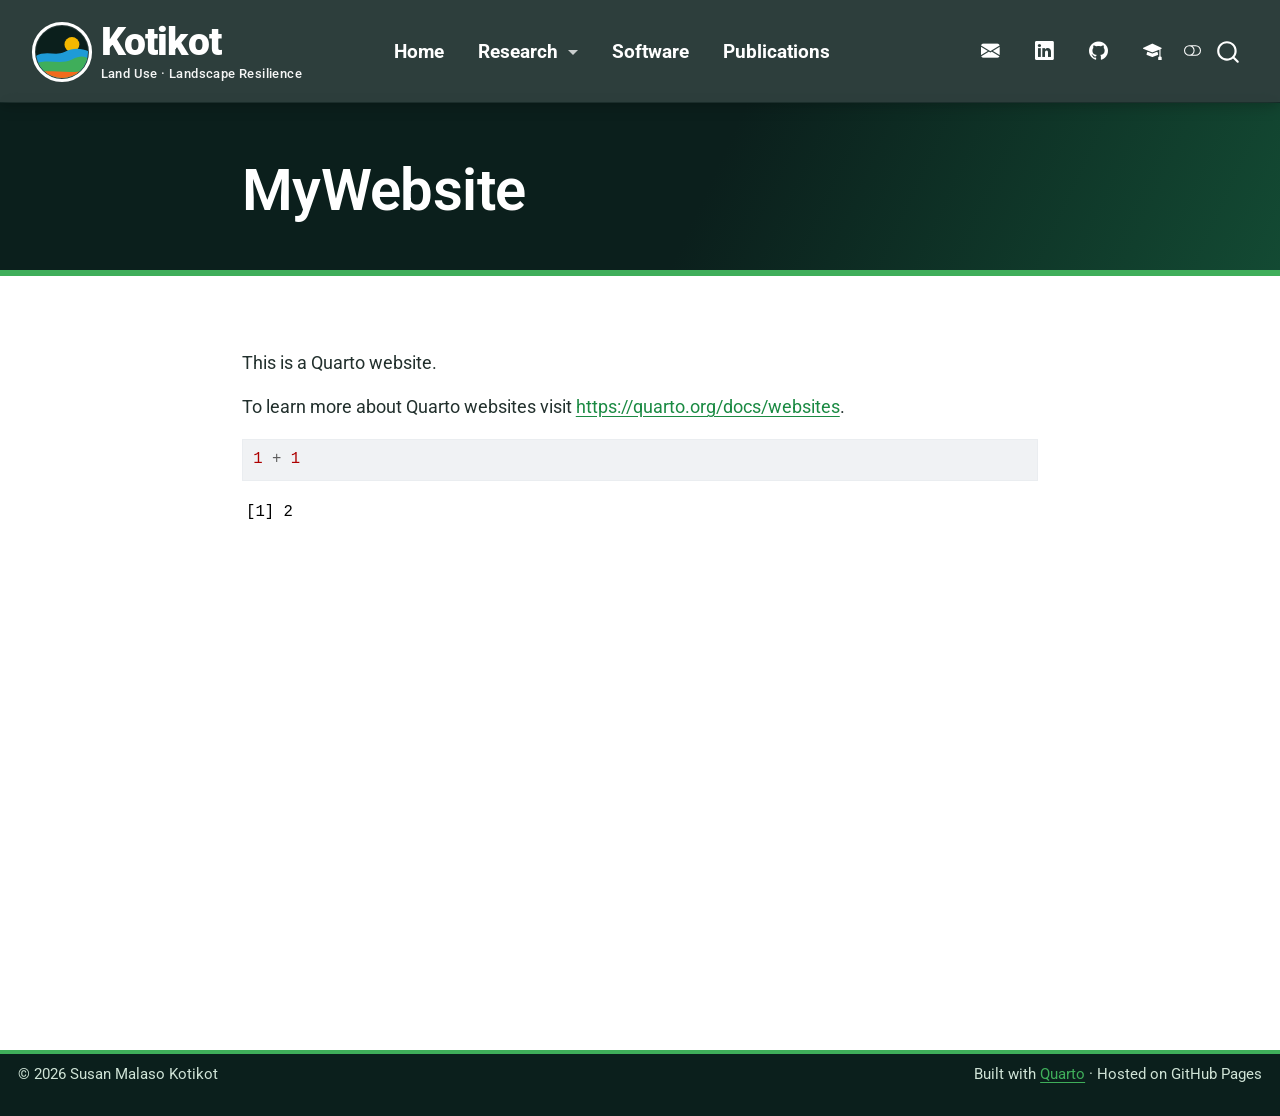
==== commit bc5a61c6: "Edited appearance" ====
--- a/docs/MyWebsite/index.html
+++ b/docs/MyWebsite/index.html
@@ -83,9 +83,9 @@
 <link href="../site_libs/quarto-html/quarto-syntax-highlighting-64a204ab8560d761af7679ceaba22944.css" rel="stylesheet" class="quarto-color-scheme-extra" id="quarto-text-highlighting-styles">
 <script src="../site_libs/bootstrap/bootstrap.min.js"></script>
 <link href="../site_libs/bootstrap/bootstrap-icons.css" rel="stylesheet">
-<link href="../site_libs/bootstrap/bootstrap-549b60e5772f1cfb0ef00d5fa50a4e1f.min.css" rel="stylesheet" append-hash="true" class="quarto-color-scheme" id="quarto-bootstrap" data-mode="light">
-<link href="../site_libs/bootstrap/bootstrap-dark-7680323a63d3d0e57ccdd2b38718d57c.min.css" rel="stylesheet" append-hash="true" class="quarto-color-scheme quarto-color-alternate" id="quarto-bootstrap" data-mode="dark">
-<link href="../site_libs/bootstrap/bootstrap-549b60e5772f1cfb0ef00d5fa50a4e1f.min.css" rel="stylesheet" append-hash="true" class="quarto-color-scheme-extra" id="quarto-bootstrap" data-mode="light">
+<link href="../site_libs/bootstrap/bootstrap-f941fdbb57ab9bf4f09bb2079e4f284a.min.css" rel="stylesheet" append-hash="true" class="quarto-color-scheme" id="quarto-bootstrap" data-mode="light">
+<link href="../site_libs/bootstrap/bootstrap-dark-33d737d242ef07165f7c512234fe2f70.min.css" rel="stylesheet" append-hash="true" class="quarto-color-scheme quarto-color-alternate" id="quarto-bootstrap" data-mode="dark">
+<link href="../site_libs/bootstrap/bootstrap-f941fdbb57ab9bf4f09bb2079e4f284a.min.css" rel="stylesheet" append-hash="true" class="quarto-color-scheme-extra" id="quarto-bootstrap" data-mode="light">
 <script id="quarto-search-options" type="application/json">{
   "location": "navbar",
   "copy-button": false,
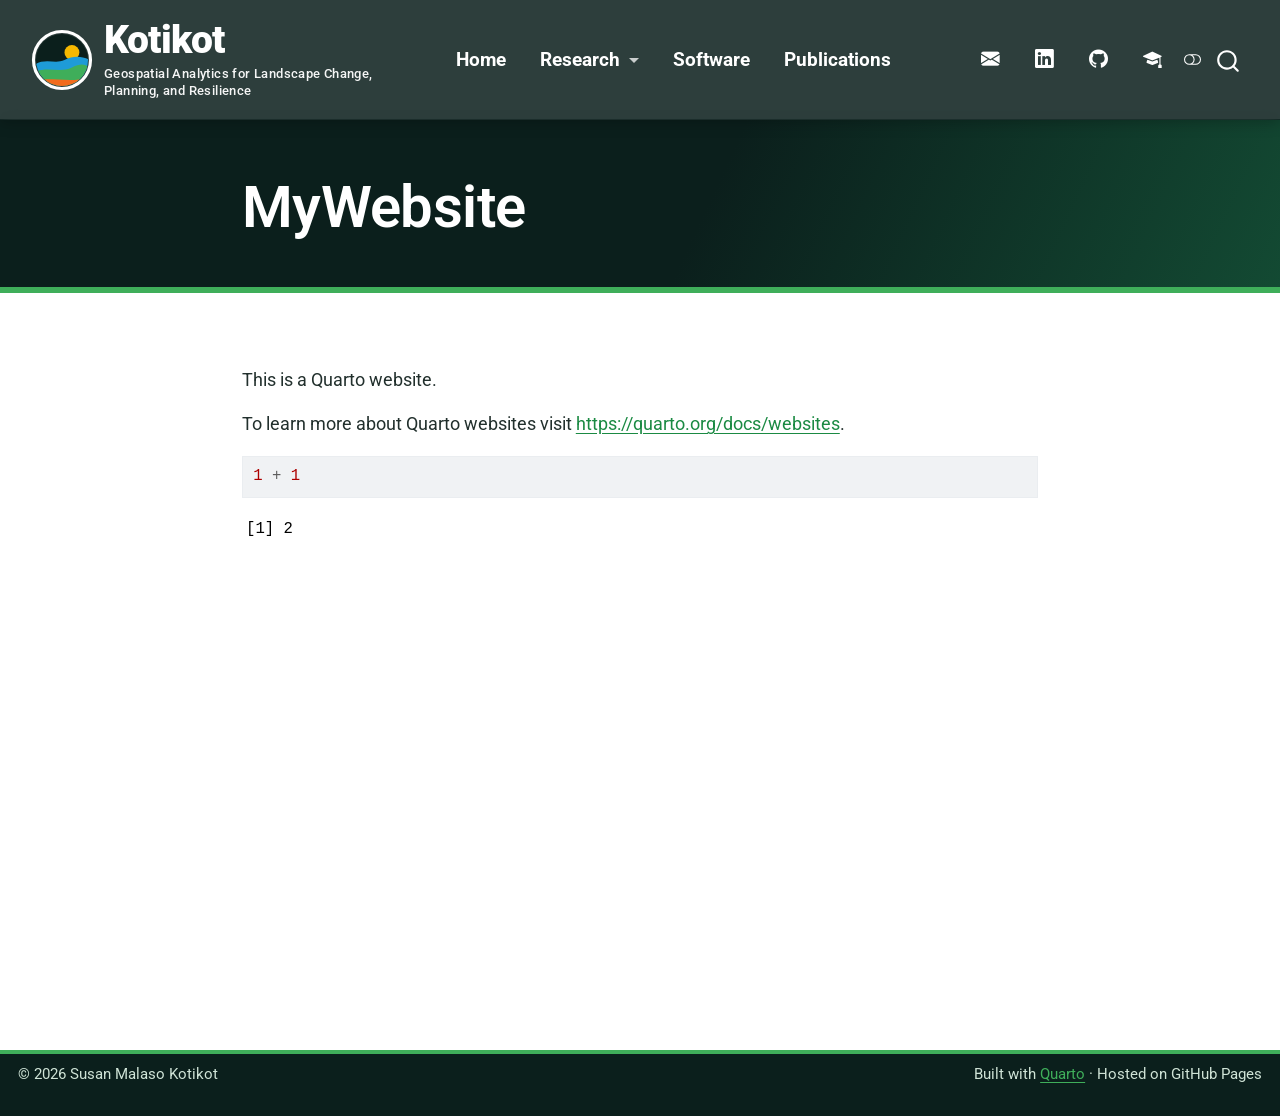
==== commit 6fe1e984: "Edited appearance" ====
--- a/docs/MyWebsite/index.html
+++ b/docs/MyWebsite/index.html
@@ -83,9 +83,9 @@
 <link href="../site_libs/quarto-html/quarto-syntax-highlighting-64a204ab8560d761af7679ceaba22944.css" rel="stylesheet" class="quarto-color-scheme-extra" id="quarto-text-highlighting-styles">
 <script src="../site_libs/bootstrap/bootstrap.min.js"></script>
 <link href="../site_libs/bootstrap/bootstrap-icons.css" rel="stylesheet">
-<link href="../site_libs/bootstrap/bootstrap-f941fdbb57ab9bf4f09bb2079e4f284a.min.css" rel="stylesheet" append-hash="true" class="quarto-color-scheme" id="quarto-bootstrap" data-mode="light">
-<link href="../site_libs/bootstrap/bootstrap-dark-33d737d242ef07165f7c512234fe2f70.min.css" rel="stylesheet" append-hash="true" class="quarto-color-scheme quarto-color-alternate" id="quarto-bootstrap" data-mode="dark">
-<link href="../site_libs/bootstrap/bootstrap-f941fdbb57ab9bf4f09bb2079e4f284a.min.css" rel="stylesheet" append-hash="true" class="quarto-color-scheme-extra" id="quarto-bootstrap" data-mode="light">
+<link href="../site_libs/bootstrap/bootstrap-84086c61c02c2d7201a351b4f9ec3460.min.css" rel="stylesheet" append-hash="true" class="quarto-color-scheme" id="quarto-bootstrap" data-mode="light">
+<link href="../site_libs/bootstrap/bootstrap-dark-30b0117b6e798f6c1b4cd7f4babc2fd3.min.css" rel="stylesheet" append-hash="true" class="quarto-color-scheme quarto-color-alternate" id="quarto-bootstrap" data-mode="dark">
+<link href="../site_libs/bootstrap/bootstrap-84086c61c02c2d7201a351b4f9ec3460.min.css" rel="stylesheet" append-hash="true" class="quarto-color-scheme-extra" id="quarto-bootstrap" data-mode="light">
 <script id="quarto-search-options" type="application/json">{
   "location": "navbar",
   "copy-button": false,
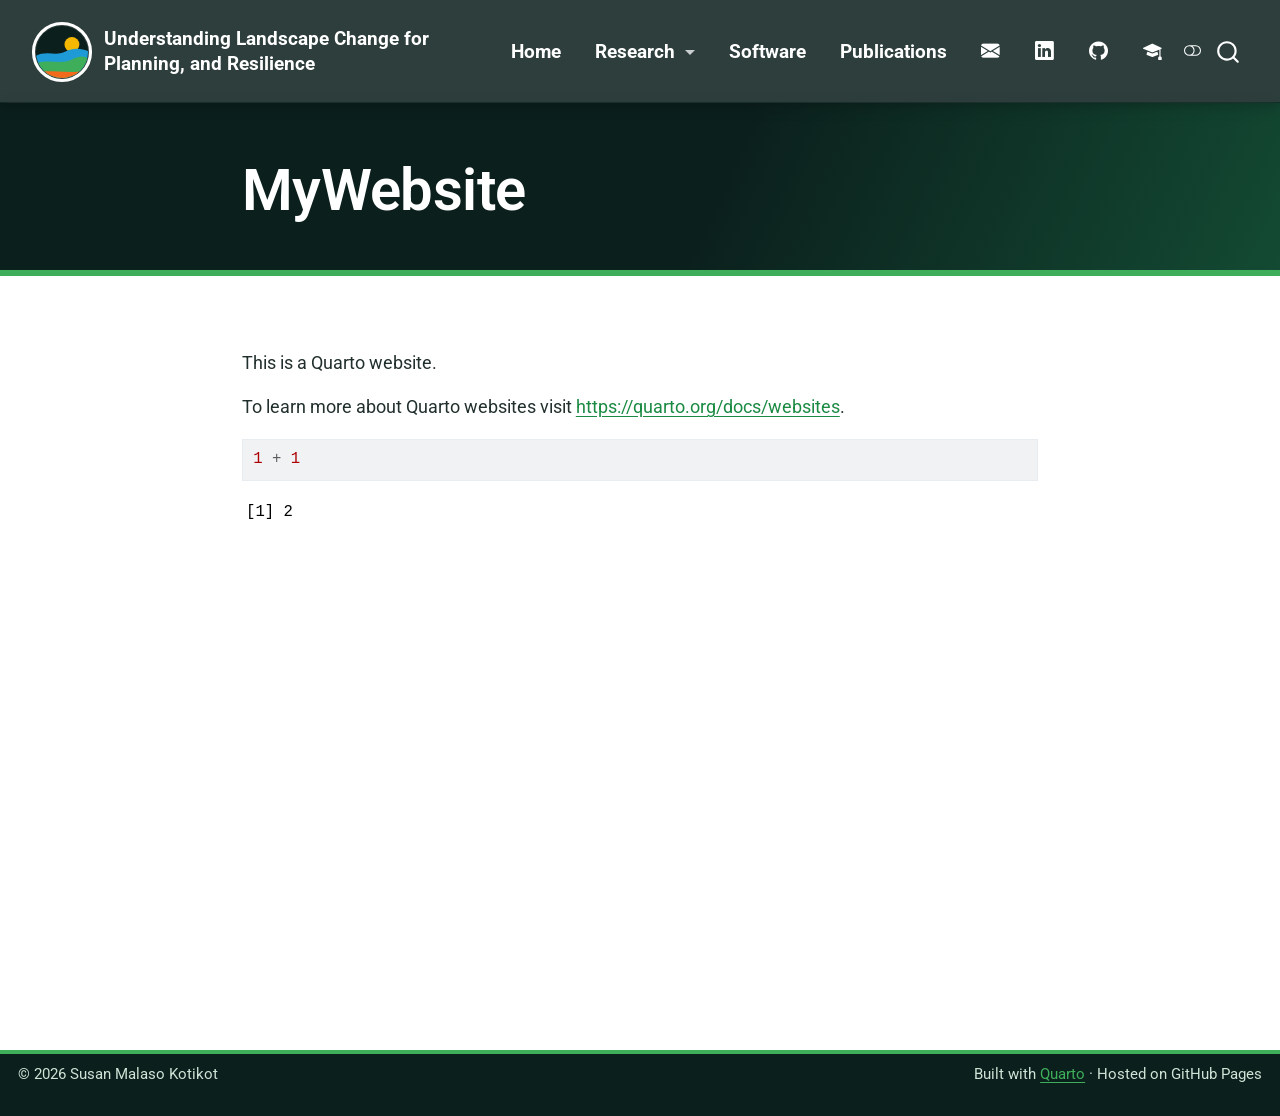
==== commit 71265834: "Edited appearance" ====
--- a/docs/MyWebsite/index.html
+++ b/docs/MyWebsite/index.html
@@ -7,7 +7,7 @@
 <meta name="viewport" content="width=device-width, initial-scale=1.0, user-scalable=yes">
 
 
-<title>MyWebsite – Kotikot</title>
+<title>MyWebsite – Susan M. Kotikot</title>
 <style>
 /* Default styles provided by pandoc.
 ** See https://pandoc.org/MANUAL.html#variables-for-html for config info.
@@ -83,9 +83,9 @@
 <link href="../site_libs/quarto-html/quarto-syntax-highlighting-64a204ab8560d761af7679ceaba22944.css" rel="stylesheet" class="quarto-color-scheme-extra" id="quarto-text-highlighting-styles">
 <script src="../site_libs/bootstrap/bootstrap.min.js"></script>
 <link href="../site_libs/bootstrap/bootstrap-icons.css" rel="stylesheet">
-<link href="../site_libs/bootstrap/bootstrap-84086c61c02c2d7201a351b4f9ec3460.min.css" rel="stylesheet" append-hash="true" class="quarto-color-scheme" id="quarto-bootstrap" data-mode="light">
-<link href="../site_libs/bootstrap/bootstrap-dark-30b0117b6e798f6c1b4cd7f4babc2fd3.min.css" rel="stylesheet" append-hash="true" class="quarto-color-scheme quarto-color-alternate" id="quarto-bootstrap" data-mode="dark">
-<link href="../site_libs/bootstrap/bootstrap-84086c61c02c2d7201a351b4f9ec3460.min.css" rel="stylesheet" append-hash="true" class="quarto-color-scheme-extra" id="quarto-bootstrap" data-mode="light">
+<link href="../site_libs/bootstrap/bootstrap-19aed48236f4d833d226864d951f68b3.min.css" rel="stylesheet" append-hash="true" class="quarto-color-scheme" id="quarto-bootstrap" data-mode="light">
+<link href="../site_libs/bootstrap/bootstrap-dark-81fd7859d5c97bdcc36d56d325c238a9.min.css" rel="stylesheet" append-hash="true" class="quarto-color-scheme quarto-color-alternate" id="quarto-bootstrap" data-mode="dark">
+<link href="../site_libs/bootstrap/bootstrap-19aed48236f4d833d226864d951f68b3.min.css" rel="stylesheet" append-hash="true" class="quarto-color-scheme-extra" id="quarto-bootstrap" data-mode="light">
 <script id="quarto-search-options" type="application/json">{
   "location": "navbar",
   "copy-button": false,
@@ -301,7 +301,7 @@
     <img src="../images/logo.svg" alt="Susan M. Kotikot logo" class="navbar-logo dark-content">
     </a>
     <a class="navbar-brand" href="../index.html">
-    <span class="navbar-title">Kotikot</span>
+    <span class="navbar-title">Understanding Landscape Change for Planning, and Resilience</span>
     </a>
   </div>
             <div id="quarto-search" class="" title="Search"></div>
